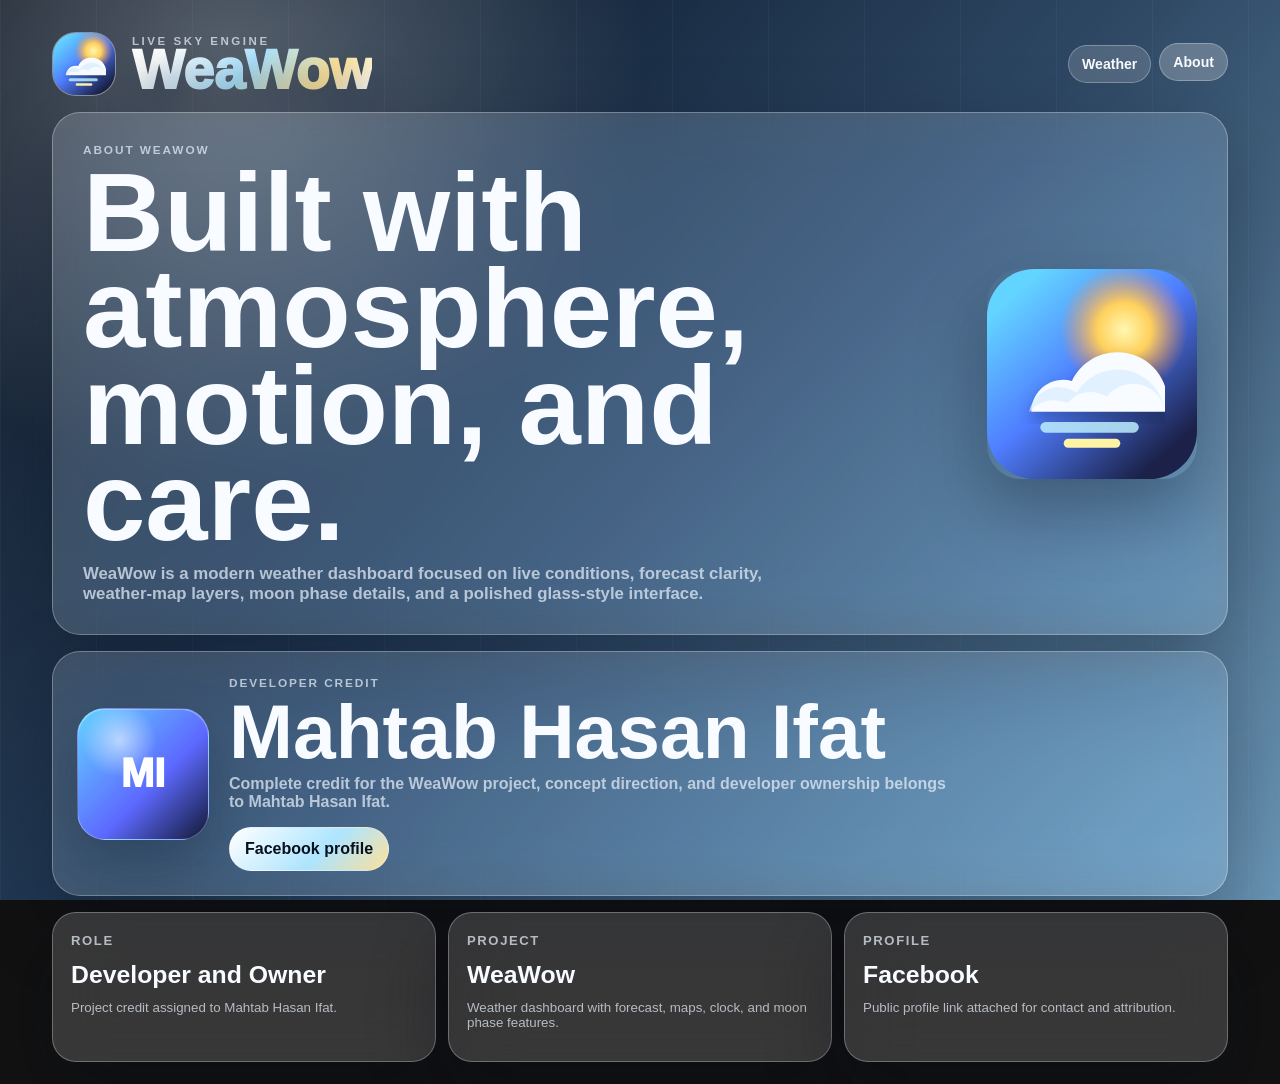
==== about.html @ 2930dc5c "Initial commit" ====
<!DOCTYPE html>
<html lang="en" data-theme="dark">
  <head>
    <meta charset="UTF-8" />
    <meta name="viewport" content="width=device-width, initial-scale=1.0" />
    <meta name="theme-color" content="#111827" />
    <title>About WeaWow | Developer Credit</title>
    <link rel="icon" href="app-icon.svg" type="image/svg+xml" />
    <link rel="manifest" href="manifest.json" />
    <link rel="stylesheet" href="style.css" />
  </head>
  <body>
    <div class="weather-effects" aria-hidden="true"></div>

    <div class="app-shell">
      <header class="topbar">
        <a class="brand" href="index.html" aria-label="WeaWow home">
          <span class="brand-mark" aria-hidden="true">
            <img src="app-icon.svg" alt="" />
          </span>
          <span>
            <span class="brand-kicker">Live Sky Engine</span>
            <strong>WeaWow</strong>
          </span>
        </a>

        <nav class="top-nav" aria-label="Primary navigation">
          <a href="index.html">Weather</a>
          <a href="about.html" aria-current="page">About</a>
        </nav>
      </header>

      <main class="about-page">
        <section class="about-hero glass">
          <div>
            <p class="eyebrow">About WeaWow</p>
            <h1>Built with atmosphere, motion, and care.</h1>
            <p>
              WeaWow is a modern weather dashboard focused on live conditions, forecast clarity,
              weather-map layers, moon phase details, and a polished glass-style interface.
            </p>
          </div>
          <img class="about-app-icon" src="app-icon.svg" alt="WeaWow app icon" />
        </section>

        <section class="developer-card glass">
          <div class="developer-avatar" aria-hidden="true">
            <span>MI</span>
          </div>
          <div class="developer-info">
            <p class="eyebrow">Developer Credit</p>
            <h2>Mahtab Hasan Ifat</h2>
            <p>
              Complete credit for the WeaWow project, concept direction, and developer ownership
              belongs to Mahtab Hasan Ifat.
            </p>
            <a class="profile-link" href="https://www.facebook.com/mahtab.hasan.ifat/" target="_blank" rel="noreferrer">
              Facebook profile
            </a>
          </div>
        </section>

        <section class="credit-grid">
          <article class="credit-card glass">
            <span>Role</span>
            <strong>Developer and Owner</strong>
            <small>Project credit assigned to Mahtab Hasan Ifat.</small>
          </article>
          <article class="credit-card glass">
            <span>Project</span>
            <strong>WeaWow</strong>
            <small>Weather dashboard with forecast, maps, clock, and moon phase features.</small>
          </article>
          <article class="credit-card glass">
            <span>Profile</span>
            <strong>Facebook</strong>
            <small>Public profile link attached for contact and attribution.</small>
          </article>
        </section>
      </main>
    </div>
  </body>
</html>
---- style.css ----
:root {
  color-scheme: dark;
  --bg-a: #07111f;
  --bg-b: #27415e;
  --bg-c: #5f8fb1;
  --text: #f8fbff;
  --muted: rgba(232, 240, 249, 0.72);
  --soft: rgba(255, 255, 255, 0.12);
  --glass: rgba(255, 255, 255, 0.16);
  --glass-strong: rgba(255, 255, 255, 0.24);
  --border: rgba(255, 255, 255, 0.28);
  --shadow: 0 28px 80px rgba(3, 10, 24, 0.32);
  --accent: #8dd7ff;
  --accent-2: #f9d66d;
  --danger: #ff7a9a;
  --success: #74f7c5;
}

:root[data-theme="light"] {
  color-scheme: light;
  --bg-a: #cceeff;
  --bg-b: #6ea8d7;
  --bg-c: #f5c86a;
  --text: #0f172a;
  --muted: rgba(15, 23, 42, 0.66);
  --soft: rgba(255, 255, 255, 0.34);
  --glass: rgba(255, 255, 255, 0.42);
  --glass-strong: rgba(255, 255, 255, 0.72);
  --border: rgba(255, 255, 255, 0.54);
  --shadow: 0 26px 70px rgba(31, 59, 91, 0.18);
  --accent: #1f7acb;
  --accent-2: #f1a917;
}

* {
  box-sizing: border-box;
}

html {
  min-height: 100%;
}

body {
  min-height: 100vh;
  margin: 0;
  color: var(--text);
  font-family: Inter, "SF Pro Display", "Segoe UI", Arial, sans-serif;
  background:
    radial-gradient(circle at 18% 8%, rgba(255, 255, 255, 0.28), transparent 26rem),
    linear-gradient(135deg, var(--bg-a), var(--bg-b) 52%, var(--bg-c));
  background-attachment: fixed;
  overflow-x: hidden;
  transition: color 250ms ease, background 700ms ease;
}

body::before {
  content: "";
  position: fixed;
  inset: 0;
  z-index: 0;
  pointer-events: none;
  background:
    linear-gradient(120deg, rgba(255, 255, 255, 0.06), transparent 34%, rgba(255, 255, 255, 0.08)),
    repeating-linear-gradient(90deg, rgba(255, 255, 255, 0.035) 0 1px, transparent 1px 96px);
  animation: auroraShift 14s ease-in-out infinite alternate;
}

button,
input {
  font: inherit;
}

button {
  color: inherit;
}

.app-shell {
  position: relative;
  z-index: 2;
  width: min(1220px, 100%);
  margin: 0 auto;
  padding: 16px;
}

.topbar {
  display: flex;
  align-items: center;
  justify-content: space-between;
  gap: 12px;
  flex-wrap: wrap;
  padding: 10px 0 16px;
}

.brand {
  display: inline-flex;
  align-items: center;
  gap: 16px;
  color: #fff;
  text-decoration: none;
}

.brand-mark,
.icon-button {
  display: grid;
  place-items: center;
  width: 46px;
  height: 46px;
  border-radius: 18px;
  border: 1px solid var(--border);
  background: var(--glass);
  box-shadow: inset 0 1px 0 rgba(255, 255, 255, 0.26);
  backdrop-filter: blur(22px);
  -webkit-backdrop-filter: blur(22px);
}

.brand-mark {
  width: 64px;
  height: 64px;
  border-radius: 24px;
  font-weight: 900;
  letter-spacing: 0;
  overflow: hidden;
  background: rgba(255, 255, 255, 0.18);
}

.brand-mark img {
  width: 100%;
  height: 100%;
  display: block;
}

.brand-kicker {
  display: block;
  color: var(--muted);
  font-size: 0.72rem;
  font-weight: 900;
  letter-spacing: 0.22em;
  text-transform: uppercase;
}

.brand strong {
  display: block;
  margin-top: 1px;
  font-size: clamp(2rem, 5vw, 3.45rem);
  font-weight: 950;
  line-height: 0.82;
  letter-spacing: 0;
  background: linear-gradient(135deg, #ffffff 12%, #aee5ff 48%, #ffe59c 78%, #ffffff);
  -webkit-background-clip: text;
  background-clip: text;
  color: transparent;
  text-shadow: 0 18px 34px rgba(6, 18, 40, 0.26);
}

.top-nav {
  display: flex;
  align-items: center;
  gap: 8px;
  margin-left: auto;
}

.top-nav a {
  padding: 10px 13px;
  border: 1px solid var(--border);
  border-radius: 999px;
  background: var(--glass);
  color: var(--text);
  font-size: 0.88rem;
  font-weight: 850;
  text-decoration: none;
  backdrop-filter: blur(18px);
  -webkit-backdrop-filter: blur(18px);
  transition: transform 180ms ease, background 180ms ease;
}

.top-nav a:hover,
.top-nav a[aria-current="page"] {
  transform: translateY(-2px);
  background: var(--glass-strong);
}

.icon-button {
  cursor: pointer;
  font-size: 1.1rem;
  transition: transform 180ms ease, background 180ms ease;
}

.icon-button:hover,
.ghost-button:hover,
.mode-btn:hover,
.chip:hover,
#search-button:hover {
  transform: translateY(-2px);
}

.live-clock {
  display: grid;
  gap: 2px;
  min-width: 156px;
  margin-left: 0;
  padding: 8px 12px;
  border-radius: 18px;
  text-align: right;
}

.clock-time {
  font-size: 1.18rem;
  font-weight: 900;
  line-height: 1;
}

.clock-date {
  color: var(--muted);
  font-size: 0.74rem;
  font-weight: 800;
}

.dashboard-shell,
.weather-dashboard {
  display: grid;
  gap: 16px;
}

.glass {
  border: 1px solid var(--border);
  background: var(--glass);
  box-shadow: var(--shadow);
  backdrop-filter: blur(28px) saturate(140%);
  -webkit-backdrop-filter: blur(28px) saturate(140%);
}

.hero-panel,
.status-card,
.current-card,
.section-card,
.map-card {
  border-radius: 28px;
}

.hero-panel {
  display: grid;
  gap: 18px;
  padding: 20px;
  overflow: hidden;
}

.hero-copy h1 {
  max-width: 14ch;
  margin: 5px 0 0;
  color: #fff;
  font-size: clamp(2.3rem, 13vw, 6.4rem);
  line-height: 0.9;
  letter-spacing: 0;
}

.eyebrow {
  margin: 0;
  color: var(--muted);
  font-size: 0.74rem;
  font-weight: 800;
  letter-spacing: 0.16em;
  text-transform: uppercase;
}

.search-form {
  align-self: end;
}

.search-box {
  display: flex;
  gap: 10px;
  width: 100%;
  padding: 6px;
  border: 1px solid var(--border);
  border-radius: 24px;
  background: rgba(255, 255, 255, 0.18);
}

.search-box input {
  min-width: 0;
  flex: 1 1 auto;
  border: 0;
  outline: 0;
  color: var(--text);
  background: transparent;
  padding: 12px 10px 12px 12px;
}

.search-box input::placeholder {
  color: var(--muted);
}

#search-button,
.ghost-button,
.mode-btn,
.chip {
  border: 1px solid var(--border);
  cursor: pointer;
  white-space: nowrap;
  transition: transform 180ms ease, background 180ms ease, border-color 180ms ease;
}

#search-button {
  border-radius: 18px;
  padding: 12px 17px;
  color: #08111f;
  font-weight: 800;
  background: linear-gradient(135deg, #ffffff, #aee5ff 50%, #ffe29a);
}

#search-button:disabled,
.ghost-button:disabled {
  opacity: 0.66;
  cursor: wait;
}

.quick-row {
  display: flex;
  align-items: center;
  justify-content: space-between;
  gap: 12px;
  flex-wrap: wrap;
}

.ghost-button,
.chip,
.mode-btn {
  border-radius: 999px;
  background: var(--glass-strong);
  color: var(--text);
}

.ghost-button {
  padding: 11px 14px;
}

.recent-searches {
  display: flex;
  align-items: center;
  gap: 8px;
  min-width: 0;
}

.recent-searches > span {
  color: var(--muted);
  font-size: 0.86rem;
  font-weight: 700;
}

.chip-list {
  display: flex;
  gap: 8px;
  overflow-x: auto;
  padding: 2px;
}

.chip {
  padding: 8px 11px;
  font-size: 0.86rem;
}

.empty-chip {
  color: var(--muted);
  font-size: 0.9rem;
}

.status-card {
  padding: 14px 16px;
  color: #fff;
  font-weight: 700;
}

.status-card.error {
  border-color: rgba(255, 122, 154, 0.55);
  background: rgba(100, 18, 44, 0.32);
}

.status-card.success {
  border-color: rgba(116, 247, 197, 0.46);
  background: rgba(13, 91, 82, 0.26);
}

.current-card {
  position: relative;
  overflow: hidden;
  min-height: 290px;
  padding: 22px;
  color: #fff;
}

.current-card::after {
  content: "";
  position: absolute;
  right: -70px;
  bottom: -90px;
  width: 260px;
  height: 260px;
  border-radius: 50%;
  background: radial-gradient(circle, rgba(255, 255, 255, 0.33), transparent 64%);
}

.current-content {
  position: relative;
  z-index: 1;
  display: grid;
  gap: 26px;
  height: 100%;
}

.current-top {
  display: flex;
  align-items: flex-start;
  justify-content: space-between;
  gap: 18px;
}

.city-name {
  margin: 6px 0 3px;
  font-size: clamp(2rem, 9vw, 4.6rem);
  line-height: 0.95;
  letter-spacing: 0;
}

.country,
.current-time,
.condition,
.metric-pill {
  color: rgba(255, 255, 255, 0.78);
}

.country,
.current-time,
.condition {
  margin: 0;
}

.weather-icon-large {
  font-size: clamp(3.2rem, 12vw, 6rem);
  filter: drop-shadow(0 18px 26px rgba(0, 0, 0, 0.24));
}

.temperature {
  margin: 0;
  font-size: clamp(3.4rem, 16vw, 8rem);
  font-weight: 850;
  line-height: 0.88;
  letter-spacing: 0;
}

.condition {
  margin-top: 8px;
  font-weight: 700;
}

.current-metrics {
  display: flex;
  flex-wrap: wrap;
  gap: 10px;
  align-self: end;
}

.metric-pill {
  padding: 10px 13px;
  border: 1px solid rgba(255, 255, 255, 0.22);
  border-radius: 999px;
  background: rgba(255, 255, 255, 0.13);
  font-weight: 700;
}

.forecast-grid {
  display: grid;
  gap: 16px;
}

.section-card,
.map-card {
  padding: 18px;
}

.section-heading {
  display: flex;
  align-items: center;
  justify-content: space-between;
  gap: 14px;
  margin-bottom: 14px;
}

.section-heading h2 {
  margin: 4px 0 0;
  font-size: 1.12rem;
  letter-spacing: 0;
}

.hourly-list {
  display: grid;
  grid-auto-flow: column;
  grid-auto-columns: 112px;
  gap: 10px;
  overflow-x: auto;
  padding-bottom: 5px;
  scroll-snap-type: x proximity;
}

.moon-card {
  display: grid;
  grid-template-columns: minmax(0, 1fr) auto;
  gap: 18px;
  align-items: center;
  margin-top: 18px;
  min-height: 230px;
  padding: 20px;
  border: 1px solid var(--border);
  border-radius: 26px;
  background:
    radial-gradient(circle at 80% 22%, rgba(255, 255, 255, 0.16), transparent 16rem),
    linear-gradient(135deg, rgba(12, 18, 42, 0.62), rgba(80, 96, 155, 0.34));
  overflow: hidden;
}

.moon-copy h3 {
  margin: 8px 0 6px;
  font-size: clamp(2rem, 7vw, 4.3rem);
  line-height: 0.95;
}

.moon-copy p:not(.eyebrow) {
  margin: 0;
  color: rgba(255, 255, 255, 0.74);
  font-weight: 800;
}

.moon-stage {
  display: grid;
  gap: 14px;
  justify-items: center;
  min-width: 150px;
}

.moon-orbit {
  position: relative;
  display: grid;
  place-items: center;
  width: 132px;
  height: 132px;
  border: 1px solid rgba(255, 255, 255, 0.24);
  border-radius: 50%;
  background: rgba(255, 255, 255, 0.08);
  box-shadow: inset 0 0 34px rgba(255, 255, 255, 0.08), 0 26px 50px rgba(4, 9, 25, 0.34);
  overflow: hidden;
}

.moon-surface {
  position: absolute;
  inset: 10px;
  border-radius: 50%;
  background:
    radial-gradient(circle at 35% 30%, rgba(255, 255, 255, 0.95) 0 6px, transparent 7px),
    radial-gradient(circle at 62% 38%, rgba(178, 187, 205, 0.8) 0 9px, transparent 10px),
    radial-gradient(circle at 45% 68%, rgba(171, 181, 202, 0.72) 0 7px, transparent 8px),
    radial-gradient(circle at 70% 70%, rgba(237, 242, 250, 0.95) 0 5px, transparent 6px),
    radial-gradient(circle at 28% 56%, rgba(134, 145, 169, 0.58) 0 4px, transparent 5px),
    radial-gradient(circle at 44% 42%, #f7f8fb 0, #d7dbe4 45%, #9aa4b8 76%, #606b82 100%);
  box-shadow:
    inset -18px -20px 26px rgba(25, 31, 48, 0.38),
    inset 12px 10px 20px rgba(255, 255, 255, 0.38),
    0 0 38px rgba(230, 237, 255, 0.28);
}

.moon-surface::after {
  content: "";
  position: absolute;
  inset: -2px;
  border-radius: 50%;
  background: rgba(5, 8, 20, 0.78);
  mix-blend-mode: multiply;
}

.moon-new .moon-surface::after {
  transform: translateX(0);
}

.moon-waxing-crescent .moon-surface::after {
  transform: translateX(-34%);
  border-radius: 50% 0 0 50%;
}

.moon-first-quarter .moon-surface::after {
  transform: translateX(-50%);
  border-radius: 0;
}

.moon-waxing-gibbous .moon-surface::after {
  transform: translateX(-72%) scaleX(0.62);
}

.moon-full .moon-surface::after {
  opacity: 0.04;
}

.moon-waning-gibbous .moon-surface::after {
  transform: translateX(72%) scaleX(0.62);
}

.moon-last-quarter .moon-surface::after {
  transform: translateX(50%);
  border-radius: 0;
}

.moon-waning-crescent .moon-surface::after {
  transform: translateX(34%);
  border-radius: 0 50% 50% 0;
}

.moon-meter {
  width: 144px;
  height: 7px;
  border-radius: 999px;
  background: rgba(255, 255, 255, 0.18);
  overflow: hidden;
}

.moon-meter span {
  display: block;
  height: 100%;
  border-radius: inherit;
  background: linear-gradient(90deg, #8791af, #ffffff);
}

.moon-stats {
  grid-column: 1 / -1;
  display: grid;
  grid-template-columns: repeat(2, minmax(0, 1fr));
  gap: 10px;
}

.moon-stats span {
  display: grid;
  gap: 4px;
  min-height: 70px;
  padding: 12px;
  border: 1px solid rgba(255, 255, 255, 0.16);
  border-radius: 18px;
  background: rgba(255, 255, 255, 0.1);
  color: rgba(255, 255, 255, 0.7);
  font-size: 0.84rem;
  font-weight: 800;
}

.moon-stats strong {
  color: #fff;
  font-size: 1.35rem;
  line-height: 1;
}

.hourly-item,
.daily-item,
.detail-card {
  border: 1px solid var(--border);
  background: var(--soft);
  transition: transform 180ms ease, background 180ms ease;
}

.hourly-item:hover,
.daily-item:hover,
.detail-card:hover {
  transform: translateY(-3px);
  background: var(--glass-strong);
}

.hourly-item {
  display: grid;
  gap: 7px;
  min-height: 154px;
  padding: 12px 10px;
  border-radius: 20px;
  text-align: center;
  scroll-snap-align: start;
}

.hour {
  color: var(--muted);
  font-size: 0.84rem;
  font-weight: 800;
}

.hourly-icon,
.daily-icon {
  font-size: 1.7rem;
}

.hour-temp {
  font-size: 1.4rem;
  font-weight: 850;
}

.mini-stat {
  color: var(--muted);
  font-size: 0.8rem;
  font-weight: 700;
}

.daily-list {
  display: grid;
  gap: 10px;
}

.daily-item {
  display: grid;
  grid-template-columns: minmax(92px, 1fr) auto minmax(90px, 160px);
  align-items: center;
  gap: 12px;
  min-height: 64px;
  padding: 10px 12px;
  border-radius: 20px;
}

.daily-main {
  display: flex;
  align-items: center;
  gap: 10px;
  min-width: 0;
}

.day {
  font-weight: 850;
}

.daily-condition {
  color: var(--muted);
  font-size: 0.82rem;
  overflow: hidden;
  text-overflow: ellipsis;
  white-space: nowrap;
}

.daily-temp {
  font-weight: 850;
  white-space: nowrap;
}

.range-track {
  height: 8px;
  border-radius: 999px;
  background: rgba(255, 255, 255, 0.18);
  overflow: hidden;
}

.range-fill {
  height: 100%;
  border-radius: inherit;
  background: linear-gradient(90deg, #8dd7ff, #f9d66d, #ff8b63);
}

.map-heading {
  align-items: flex-start;
}

.mode-buttons {
  display: flex;
  flex-wrap: wrap;
  justify-content: flex-end;
  gap: 8px;
}

.mode-btn {
  max-width: 100%;
  padding: 9px 12px;
  font-weight: 800;
  line-height: 1.1;
}

.mode-btn.active {
  color: #07111f;
  border-color: rgba(255, 255, 255, 0.72);
  background: linear-gradient(135deg, #ffffff, #95dcff 58%, #ffe19b);
}

.map-wrap {
  position: relative;
  min-height: 340px;
  border: 1px solid var(--border);
  border-radius: 24px;
  overflow: hidden;
  background: rgba(255, 255, 255, 0.2);
}

.map {
  position: absolute;
  inset: 0;
  z-index: 1;
}

.map-canvas {
  position: absolute;
  inset: 0;
  z-index: 410;
  width: 100%;
  height: 100%;
  pointer-events: none;
  mix-blend-mode: screen;
}

.map-overlay {
  position: absolute;
  inset: 0;
  z-index: 420;
  pointer-events: none;
  overflow: hidden;
}

.leaflet-control-container {
  color: #111827;
}

.weather-popup {
  min-width: 180px;
  color: #111827;
}

.weather-popup strong {
  display: block;
  margin-bottom: 6px;
  font-size: 1rem;
}

.weather-popup span {
  display: block;
  margin: 3px 0;
}

.overlay-label,
.wind-compass,
.pressure-card {
  position: absolute;
  z-index: 2;
  border: 1px solid rgba(255, 255, 255, 0.42);
  background: rgba(6, 15, 30, 0.62);
  color: #fff;
  box-shadow: 0 18px 40px rgba(0, 0, 0, 0.2);
  backdrop-filter: blur(16px);
  -webkit-backdrop-filter: blur(16px);
}

.overlay-label {
  left: 14px;
  top: 14px;
  max-width: min(280px, calc(100% - 28px));
  padding: 10px 12px;
  border-radius: 16px;
  font-size: 0.9rem;
  font-weight: 800;
}

.map-legend {
  position: absolute;
  left: 14px;
  bottom: 14px;
  z-index: 2;
  display: flex;
  align-items: center;
  gap: 8px;
  width: min(300px, calc(100% - 28px));
  padding: 9px 10px;
  border: 1px solid rgba(255, 255, 255, 0.42);
  border-radius: 16px;
  background: rgba(6, 15, 30, 0.62);
  color: #fff;
  box-shadow: 0 18px 40px rgba(0, 0, 0, 0.2);
  backdrop-filter: blur(16px);
  -webkit-backdrop-filter: blur(16px);
}

.legend-ramp {
  flex: 1 1 auto;
  height: 9px;
  border-radius: 999px;
  background: linear-gradient(90deg, #4cc9f0, #7ee081, #ffe066, #ff8c42, #e63946);
}

.legend-text {
  flex: 0 0 auto;
  font-size: 0.72rem;
  font-weight: 900;
}

.wind-compass {
  right: 14px;
  top: 14px;
  display: grid;
  place-items: center;
  width: 82px;
  height: 82px;
  border-radius: 50%;
}

.wind-compass::before {
  content: "N";
  position: absolute;
  top: 7px;
  font-size: 0.68rem;
  opacity: 0.78;
}

.compass-arrow {
  width: 5px;
  height: 32px;
  border-radius: 999px;
  background: linear-gradient(#fff, #8dd7ff);
  transform-origin: 50% 78%;
}

.compass-value {
  position: absolute;
  bottom: 10px;
  font-size: 0.72rem;
  font-weight: 900;
}

.wind-particle {
  position: absolute;
  width: 46px;
  height: 3px;
  border-radius: 999px;
  background: linear-gradient(90deg, transparent, rgba(255, 255, 255, 0.95));
  filter: drop-shadow(0 0 8px rgba(141, 215, 255, 0.65));
  animation: windMove 2.2s linear infinite;
}

.thermal-overlay {
  position: absolute;
  border-radius: 50%;
  transform: translate(-50%, -50%);
  filter: blur(2px);
  animation: thermalPulse 3.4s ease-in-out infinite;
}

.rain-wash {
  position: absolute;
  inset: 0;
  background: rgba(46, 134, 255, 0.22);
}

.rain-line {
  position: absolute;
  width: 2px;
  height: 42px;
  border-radius: 999px;
  background: linear-gradient(180deg, transparent, rgba(184, 225, 255, 0.92));
  animation: mapRain 700ms linear infinite;
}

.cloud-puff {
  position: absolute;
  width: 150px;
  height: 58px;
  border-radius: 999px;
  background:
    radial-gradient(circle at 26% 45%, rgba(255, 255, 255, 0.55) 0 28%, transparent 29%),
    radial-gradient(circle at 52% 34%, rgba(255, 255, 255, 0.48) 0 34%, transparent 35%),
    radial-gradient(circle at 74% 50%, rgba(255, 255, 255, 0.42) 0 25%, transparent 26%),
    rgba(210, 220, 232, 0.26);
  filter: blur(1px);
  animation: cloudFloat 12s linear infinite;
}

.pressure-ring {
  position: absolute;
  border: 2px solid rgba(255, 255, 255, 0.68);
  border-radius: 50%;
  transform: translate(-50%, -50%);
  animation: pressurePulse 2.4s ease-out infinite;
}

.pressure-card {
  right: 14px;
  bottom: 14px;
  padding: 12px;
  border-radius: 18px;
  font-weight: 800;
}

.details-grid {
  display: grid;
  grid-template-columns: repeat(2, minmax(0, 1fr));
  gap: 12px;
}

.about-page {
  display: grid;
  gap: 16px;
}

.about-hero,
.developer-card {
  border-radius: 28px;
  overflow: hidden;
}

.about-hero {
  display: grid;
  grid-template-columns: minmax(0, 1fr) auto;
  align-items: center;
  gap: 22px;
  padding: 30px;
}

.about-hero h1 {
  max-width: 12ch;
  margin: 8px 0 14px;
  font-size: clamp(3rem, 10vw, 7rem);
  line-height: 0.86;
}

.about-hero p:not(.eyebrow) {
  max-width: 680px;
  margin: 0;
  color: var(--muted);
  font-size: 1.05rem;
  font-weight: 750;
}

.about-app-icon {
  width: clamp(120px, 18vw, 210px);
  border-radius: 34px;
  box-shadow: 0 30px 70px rgba(4, 10, 25, 0.32);
}

.developer-card {
  display: grid;
  grid-template-columns: auto minmax(0, 1fr);
  align-items: center;
  gap: 20px;
  padding: 24px;
}

.developer-avatar {
  display: grid;
  place-items: center;
  width: 132px;
  height: 132px;
  border: 1px solid rgba(255, 255, 255, 0.28);
  border-radius: 28px;
  background:
    radial-gradient(circle at 32% 24%, rgba(255, 255, 255, 0.56), transparent 28%),
    linear-gradient(135deg, #63d4ff, #5d69ff 58%, #121935);
  box-shadow: inset 0 1px 0 rgba(255, 255, 255, 0.28), 0 24px 54px rgba(3, 10, 24, 0.26);
}

.developer-avatar span {
  color: #fff;
  font-size: 2.5rem;
  font-weight: 950;
}

.developer-info h2 {
  margin: 6px 0 8px;
  font-size: clamp(2rem, 6vw, 4.8rem);
  line-height: 0.92;
}

.developer-info p:not(.eyebrow) {
  max-width: 720px;
  margin: 0 0 16px;
  color: var(--muted);
  font-weight: 760;
}

.profile-link {
  display: inline-flex;
  align-items: center;
  justify-content: center;
  min-height: 44px;
  padding: 11px 15px;
  border: 1px solid var(--border);
  border-radius: 999px;
  background: linear-gradient(135deg, #ffffff, #aee5ff 58%, #ffe19b);
  color: #07111f;
  font-weight: 900;
  text-decoration: none;
}

.credit-grid {
  display: grid;
  grid-template-columns: repeat(3, minmax(0, 1fr));
  gap: 12px;
}

.credit-card {
  min-height: 150px;
  padding: 18px;
  border-radius: 24px;
}

.credit-card span {
  color: var(--muted);
  font-size: 0.82rem;
  font-weight: 900;
  text-transform: uppercase;
  letter-spacing: 0.12em;
}

.credit-card strong {
  display: block;
  margin-top: 14px;
  font-size: 1.55rem;
  line-height: 1;
}

.credit-card small {
  display: block;
  margin-top: 12px;
  color: var(--muted);
}

.detail-card {
  min-height: 116px;
  padding: 15px;
  border-radius: 22px;
}

.detail-card span {
  display: block;
  color: var(--muted);
  font-size: 0.86rem;
  font-weight: 800;
}

.detail-card strong {
  display: block;
  margin-top: 12px;
  font-size: clamp(1.35rem, 6vw, 2rem);
  line-height: 1;
}

.detail-card small {
  display: block;
  margin-top: 8px;
  color: var(--muted);
}

.weather-effects {
  position: fixed;
  inset: 0;
  z-index: 1;
  pointer-events: none;
  overflow: hidden;
}

.sun-glow {
  position: absolute;
  top: 8%;
  right: 8%;
  width: 260px;
  height: 260px;
  border-radius: 50%;
  background: radial-gradient(circle, rgba(255, 223, 106, 0.95), rgba(255, 194, 87, 0.28) 34%, transparent 68%);
  animation: sunPulse 4s ease-in-out infinite;
}

.star {
  position: absolute;
  width: 2px;
  height: 2px;
  border-radius: 50%;
  background: #fff;
  animation: twinkle 2s ease-in-out infinite;
}

.cloud-float,
.fog-layer {
  position: absolute;
  pointer-events: none;
}

.cloud-float {
  width: 210px;
  height: 78px;
  border-radius: 999px;
  background: rgba(255, 255, 255, 0.2);
  filter: blur(2px);
  animation: cloudFloat 18s linear infinite;
}

.rain-drop {
  position: absolute;
  width: 2px;
  height: 28px;
  border-radius: 999px;
  background: linear-gradient(180deg, transparent, rgba(255, 255, 255, 0.86));
  animation: pageRain 850ms linear infinite;
}

.snow-flake {
  position: absolute;
  width: 7px;
  height: 7px;
  border-radius: 50%;
  background: rgba(255, 255, 255, 0.92);
  animation: snowFall 4s linear infinite;
}

.lightning {
  position: absolute;
  inset: 0;
  background: rgba(255, 255, 255, 0.82);
  animation: lightningFlash 3.5s steps(1, end) infinite;
  opacity: 0;
}

.fog-layer {
  inset: 18% -20%;
  background: repeating-linear-gradient(90deg, rgba(255, 255, 255, 0.13) 0 90px, transparent 90px 180px);
  filter: blur(14px);
  animation: fogMove 20s linear infinite;
}

.skeleton-card {
  display: grid;
  gap: 12px;
}

.skeleton-block {
  height: 18px;
  border-radius: 999px;
  background: linear-gradient(90deg, rgba(255, 255, 255, 0.12), rgba(255, 255, 255, 0.36), rgba(255, 255, 255, 0.12));
  background-size: 220% 100%;
  animation: shimmer 1.1s linear infinite;
}

.hidden {
  display: none;
}

.sr-only {
  position: absolute;
  width: 1px;
  height: 1px;
  padding: 0;
  margin: -1px;
  overflow: hidden;
  clip: rect(0, 0, 0, 0);
  white-space: nowrap;
  border: 0;
}

@keyframes auroraShift {
  from { opacity: 0.65; transform: translateX(-2%); }
  to { opacity: 1; transform: translateX(2%); }
}

@keyframes shimmer {
  from { background-position: 220% 0; }
  to { background-position: -220% 0; }
}

@keyframes fadeSlide {
  from { opacity: 0; transform: translateY(14px); }
  to { opacity: 1; transform: translateY(0); }
}

@keyframes windMove {
  from { opacity: 0; transform: translateX(-34px) scaleX(0.45); }
  20% { opacity: 1; }
  to { opacity: 0; transform: translateX(76px) scaleX(1); }
}

@keyframes thermalPulse {
  0%, 100% { opacity: 0.62; transform: translate(-50%, -50%) scale(0.92); }
  50% { opacity: 0.92; transform: translate(-50%, -50%) scale(1.08); }
}

@keyframes mapRain {
  from { opacity: 0; transform: translateY(-60px) rotate(12deg); }
  20% { opacity: 1; }
  to { opacity: 0; transform: translateY(420px) rotate(12deg); }
}

@keyframes pageRain {
  from { opacity: 0; transform: translateY(-10vh); }
  15% { opacity: 1; }
  to { opacity: 0; transform: translateY(110vh); }
}

@keyframes cloudFloat {
  from { transform: translateX(-28vw); }
  to { transform: translateX(128vw); }
}

@keyframes pressurePulse {
  from { opacity: 0.8; transform: translate(-50%, -50%) scale(0.65); }
  to { opacity: 0; transform: translate(-50%, -50%) scale(1.45); }
}

@keyframes sunPulse {
  0%, 100% { opacity: 0.66; transform: scale(0.95); }
  50% { opacity: 1; transform: scale(1.06); }
}

@keyframes twinkle {
  0%, 100% { opacity: 0.35; transform: scale(0.8); }
  50% { opacity: 1; transform: scale(1.25); }
}

@keyframes snowFall {
  from { opacity: 0; transform: translate3d(0, -10vh, 0); }
  20% { opacity: 1; }
  to { opacity: 0.2; transform: translate3d(28px, 110vh, 0); }
}

@keyframes lightningFlash {
  0%, 89%, 100% { opacity: 0; }
  90%, 92% { opacity: 0.72; }
  94% { opacity: 0.22; }
}

@keyframes fogMove {
  from { transform: translateX(-12%); }
  to { transform: translateX(12%); }
}

@media (min-width: 760px) {
  .app-shell {
    padding: 22px;
  }

  .hero-panel {
    grid-template-columns: 1fr minmax(340px, 0.76fr);
    align-items: end;
    padding: 28px;
  }

  .quick-row {
    grid-column: 1 / -1;
  }

  .current-card {
    min-height: 360px;
    padding: 30px;
  }

  .forecast-grid {
    grid-template-columns: minmax(0, 1.12fr) minmax(330px, 0.88fr);
  }

  .map-wrap {
    min-height: 460px;
  }

  .details-grid {
    grid-template-columns: repeat(3, minmax(0, 1fr));
  }
}

@media (min-width: 1080px) {
  .details-grid {
    grid-template-columns: repeat(5, minmax(0, 1fr));
  }
}

@media (max-width: 720px) {
  .topbar {
    align-items: stretch;
  }

  .brand-mark {
    width: 54px;
    height: 54px;
    border-radius: 20px;
  }

  .brand strong {
    font-size: 2rem;
  }

  .brand-kicker {
    font-size: 0.62rem;
  }

  .top-nav {
    order: 2;
    margin-left: 0;
  }

  .live-clock {
    order: 3;
    width: 100%;
    text-align: left;
  }

  .hero-copy h1 {
    font-size: clamp(2.6rem, 17vw, 4.3rem);
  }

  .search-box {
    display: grid;
    border-radius: 22px;
  }

  #search-button,
  .ghost-button {
    width: 100%;
  }

  .recent-searches {
    width: 100%;
    align-items: flex-start;
    flex-direction: column;
  }

  .chip-list {
    width: 100%;
  }

  .current-top {
    display: grid;
  }

  .temperature {
    font-size: clamp(4rem, 24vw, 6.4rem);
  }

  .map-heading {
    display: grid;
  }

  .mode-buttons {
    justify-content: flex-start;
    overflow-x: auto;
    flex-wrap: nowrap;
    padding-bottom: 4px;
  }

  .mode-btn {
    flex: 0 0 auto;
  }

  .moon-card {
    grid-template-columns: 1fr;
    min-height: 0;
  }

  .moon-stage {
    justify-items: start;
    min-width: 0;
  }

  .moon-stats {
    grid-template-columns: 1fr;
  }

  .about-hero,
  .developer-card {
    grid-template-columns: 1fr;
  }

  .developer-avatar {
    width: 110px;
    height: 110px;
  }

  .credit-grid {
    grid-template-columns: 1fr;
  }

  .daily-item {
    grid-template-columns: minmax(0, 1fr) auto;
  }

  .range-track {
    grid-column: 1 / -1;
  }

  .map-wrap {
    min-height: 360px;
  }
}

@media (max-width: 440px) {
  .app-shell {
    padding: 12px;
  }

  .hero-panel,
  .status-card,
  .current-card,
  .section-card,
  .map-card {
    border-radius: 22px;
  }

  .details-grid {
    grid-template-columns: 1fr;
  }

  .about-hero,
  .developer-card {
    border-radius: 22px;
    padding: 20px;
  }

  .map-wrap {
    min-height: 330px;
    border-radius: 20px;
  }
}
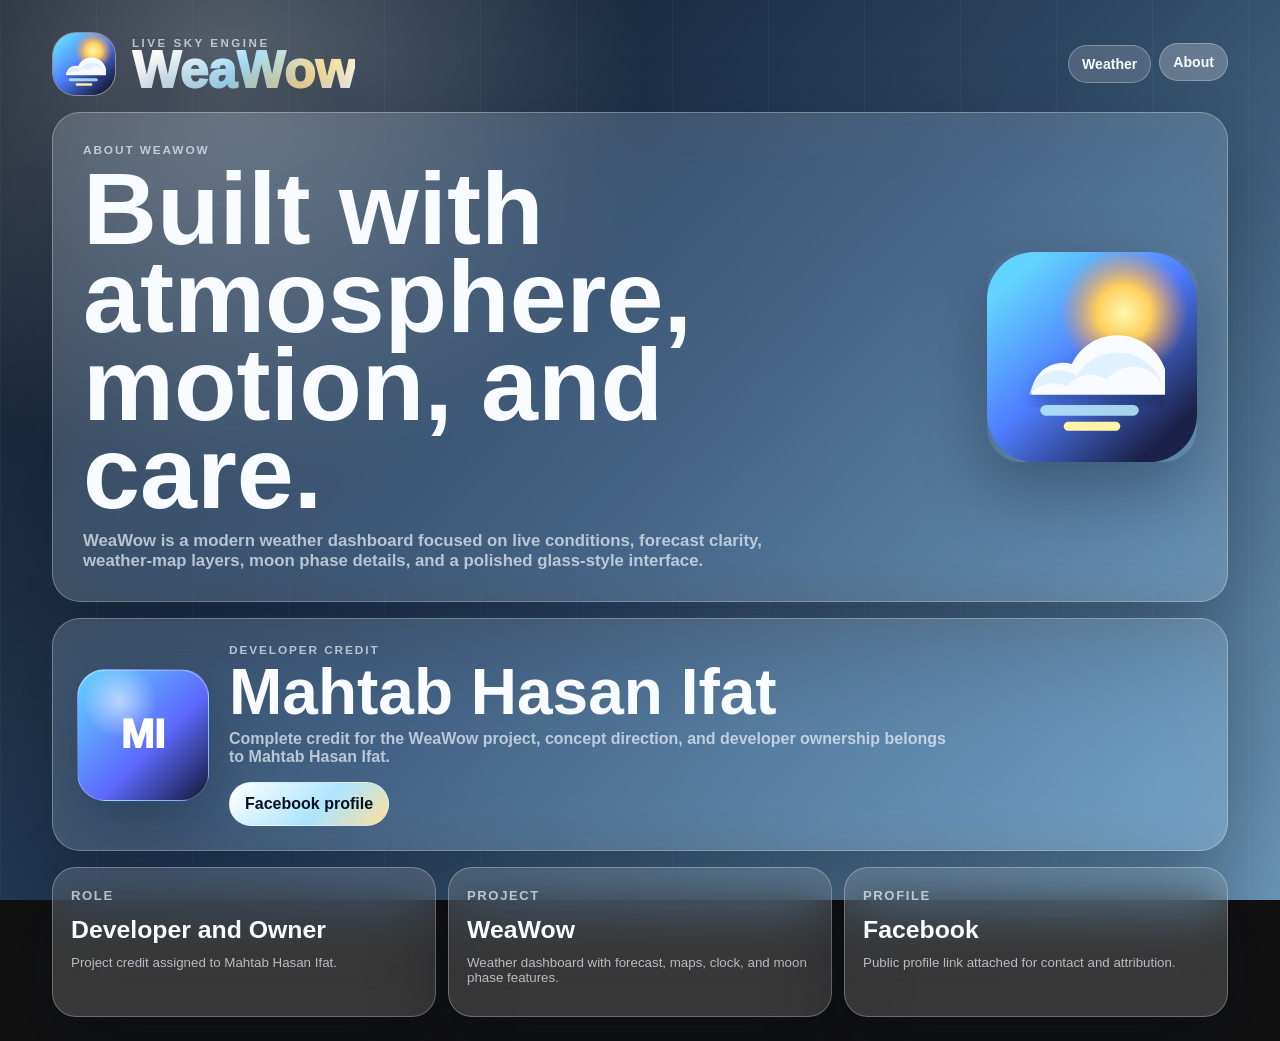
==== commit c7e419bb: "update project" ====
--- a/about.html
+++ b/about.html
@@ -2,7 +2,7 @@
 <html lang="en" data-theme="dark">
   <head>
     <meta charset="UTF-8" />
-    <meta name="viewport" content="width=device-width, initial-scale=1.0" />
+    <meta name="viewport" content="width=device-width, initial-scale=1.0, viewport-fit=cover" />
     <meta name="theme-color" content="#111827" />
     <title>About WeaWow | Developer Credit</title>
     <link rel="icon" href="app-icon.svg" type="image/svg+xml" />
--- a/style.css
+++ b/style.css
@@ -37,11 +37,14 @@
 }
 
 html {
+  width: 100%;
   min-height: 100%;
+  -webkit-text-size-adjust: 100%;
 }
 
 body {
   min-height: 100vh;
+  min-height: 100dvh;
   margin: 0;
   color: var(--text);
   font-family: Inter, "SF Pro Display", "Segoe UI", Arial, sans-serif;
@@ -51,6 +54,12 @@
   background-attachment: fixed;
   overflow-x: hidden;
   transition: color 250ms ease, background 700ms ease;
+}
+
+img,
+svg,
+canvas {
+  max-width: 100%;
 }
 
 body::before {
@@ -79,7 +88,7 @@
   z-index: 2;
   width: min(1220px, 100%);
   margin: 0 auto;
-  padding: 16px;
+  padding: max(16px, env(safe-area-inset-top)) max(16px, env(safe-area-inset-right)) max(18px, env(safe-area-inset-bottom)) max(16px, env(safe-area-inset-left));
 }
 
 .topbar {
@@ -95,8 +104,13 @@
   display: inline-flex;
   align-items: center;
   gap: 16px;
+  min-width: 0;
   color: #fff;
   text-decoration: none;
+}
+
+.brand > span:last-child {
+  min-width: 0;
 }
 
 .brand-mark,
@@ -141,7 +155,7 @@
 .brand strong {
   display: block;
   margin-top: 1px;
-  font-size: clamp(2rem, 5vw, 3.45rem);
+  font-size: clamp(1.9rem, 4vw, 3.45rem);
   font-weight: 950;
   line-height: 0.82;
   letter-spacing: 0;
@@ -219,6 +233,7 @@
 .weather-dashboard {
   display: grid;
   gap: 16px;
+  min-width: 0;
 }
 
 .glass {
@@ -248,7 +263,7 @@
   max-width: 14ch;
   margin: 5px 0 0;
   color: #fff;
-  font-size: clamp(2.3rem, 13vw, 6.4rem);
+  font-size: clamp(2.4rem, 8vw, 6.4rem);
   line-height: 0.9;
   letter-spacing: 0;
 }
@@ -281,6 +296,7 @@
   flex: 1 1 auto;
   border: 0;
   outline: 0;
+  width: 100%;
   color: var(--text);
   background: transparent;
   padding: 12px 10px 12px 12px;
@@ -405,6 +421,7 @@
   display: grid;
   gap: 26px;
   height: 100%;
+  min-width: 0;
 }
 
 .current-top {
@@ -412,13 +429,15 @@
   align-items: flex-start;
   justify-content: space-between;
   gap: 18px;
+  min-width: 0;
 }
 
 .city-name {
   margin: 6px 0 3px;
-  font-size: clamp(2rem, 9vw, 4.6rem);
+  font-size: clamp(2rem, 6vw, 4.6rem);
   line-height: 0.95;
   letter-spacing: 0;
+  overflow-wrap: anywhere;
 }
 
 .country,
@@ -441,7 +460,7 @@
 
 .temperature {
   margin: 0;
-  font-size: clamp(3.4rem, 16vw, 8rem);
+  font-size: clamp(3.4rem, 10vw, 8rem);
   font-weight: 850;
   line-height: 0.88;
   letter-spacing: 0;
@@ -470,6 +489,7 @@
 .forecast-grid {
   display: grid;
   gap: 16px;
+  min-width: 0;
 }
 
 .section-card,
@@ -483,6 +503,7 @@
   justify-content: space-between;
   gap: 14px;
   margin-bottom: 14px;
+  min-width: 0;
 }
 
 .section-heading h2 {
@@ -494,7 +515,7 @@
 .hourly-list {
   display: grid;
   grid-auto-flow: column;
-  grid-auto-columns: 112px;
+  grid-auto-columns: minmax(96px, 112px);
   gap: 10px;
   overflow-x: auto;
   padding-bottom: 5px;
@@ -706,7 +727,7 @@
 
 .daily-item {
   display: grid;
-  grid-template-columns: minmax(92px, 1fr) auto minmax(90px, 160px);
+  grid-template-columns: minmax(0, 1fr) auto minmax(86px, 160px);
   align-items: center;
   gap: 12px;
   min-height: 64px;
@@ -760,6 +781,7 @@
   flex-wrap: wrap;
   justify-content: flex-end;
   gap: 8px;
+  min-width: 0;
 }
 
 .mode-btn {
@@ -988,6 +1010,7 @@
 .about-page {
   display: grid;
   gap: 16px;
+  min-width: 0;
 }
 
 .about-hero,
@@ -1007,7 +1030,7 @@
 .about-hero h1 {
   max-width: 12ch;
   margin: 8px 0 14px;
-  font-size: clamp(3rem, 10vw, 7rem);
+  font-size: clamp(2.6rem, 8vw, 7rem);
   line-height: 0.86;
 }
 
@@ -1054,8 +1077,9 @@
 
 .developer-info h2 {
   margin: 6px 0 8px;
-  font-size: clamp(2rem, 6vw, 4.8rem);
+  font-size: clamp(2rem, 5vw, 4.8rem);
   line-height: 0.92;
+  overflow-wrap: anywhere;
 }
 
 .developer-info p:not(.eyebrow) {
@@ -1320,11 +1344,11 @@
 
 @media (min-width: 760px) {
   .app-shell {
-    padding: 22px;
+    padding: max(22px, env(safe-area-inset-top)) max(22px, env(safe-area-inset-right)) max(24px, env(safe-area-inset-bottom)) max(22px, env(safe-area-inset-left));
   }
 
   .hero-panel {
-    grid-template-columns: 1fr minmax(340px, 0.76fr);
+    grid-template-columns: minmax(0, 1fr) minmax(300px, 0.76fr);
     align-items: end;
     padding: 28px;
   }
@@ -1338,16 +1362,18 @@
     padding: 30px;
   }
 
+  .details-grid {
+    grid-template-columns: repeat(3, minmax(0, 1fr));
+  }
+}
+
+@media (min-width: 960px) {
   .forecast-grid {
-    grid-template-columns: minmax(0, 1.12fr) minmax(330px, 0.88fr);
+    grid-template-columns: minmax(0, 1.12fr) minmax(300px, 0.88fr);
   }
 
   .map-wrap {
     min-height: 460px;
-  }
-
-  .details-grid {
-    grid-template-columns: repeat(3, minmax(0, 1fr));
   }
 }
 
@@ -1358,8 +1384,17 @@
 }
 
 @media (max-width: 720px) {
+  body {
+    background-attachment: scroll;
+  }
+
   .topbar {
     align-items: stretch;
+  }
+
+  .brand {
+    flex: 1 1 calc(100% - 66px);
+    gap: 12px;
   }
 
   .brand-mark {
@@ -1379,6 +1414,12 @@
   .top-nav {
     order: 2;
     margin-left: 0;
+    width: 100%;
+  }
+
+  .top-nav a {
+    flex: 1 1 auto;
+    text-align: center;
   }
 
   .live-clock {
@@ -1388,7 +1429,7 @@
   }
 
   .hero-copy h1 {
-    font-size: clamp(2.6rem, 17vw, 4.3rem);
+    font-size: clamp(2.6rem, 13vw, 4.3rem);
   }
 
   .search-box {
@@ -1416,7 +1457,7 @@
   }
 
   .temperature {
-    font-size: clamp(4rem, 24vw, 6.4rem);
+    font-size: clamp(3.7rem, 18vw, 6.4rem);
   }
 
   .map-heading {
@@ -1471,13 +1512,63 @@
   }
 
   .map-wrap {
-    min-height: 360px;
+    min-height: min(360px, 72dvh);
+  }
+}
+
+@media (max-width: 540px) {
+  .section-card,
+  .map-card {
+    padding: 14px;
+  }
+
+  .details-grid {
+    grid-template-columns: 1fr;
+  }
+
+  .daily-item {
+    grid-template-columns: minmax(0, 1fr) auto;
+  }
+
+  .range-track {
+    grid-column: 1 / -1;
+  }
+
+  .about-hero h1 {
+    font-size: clamp(2.5rem, 12vw, 4.2rem);
   }
 }
 
 @media (max-width: 440px) {
   .app-shell {
-    padding: 12px;
+    padding: max(12px, env(safe-area-inset-top)) max(12px, env(safe-area-inset-right)) max(14px, env(safe-area-inset-bottom)) max(12px, env(safe-area-inset-left));
+  }
+
+  .topbar {
+    gap: 10px;
+  }
+
+  .brand {
+    flex-basis: 100%;
+  }
+
+  .icon-button {
+    order: 2;
+    width: 44px;
+    height: 44px;
+    border-radius: 16px;
+  }
+
+  .top-nav {
+    width: auto;
+  }
+
+  .brand strong {
+    font-size: clamp(1.75rem, 9vw, 2rem);
+  }
+
+  .brand-kicker {
+    letter-spacing: 0.14em;
   }
 
   .hero-panel,
@@ -1488,10 +1579,6 @@
     border-radius: 22px;
   }
 
-  .details-grid {
-    grid-template-columns: 1fr;
-  }
-
   .about-hero,
   .developer-card {
     border-radius: 22px;
@@ -1499,7 +1586,43 @@
   }
 
   .map-wrap {
-    min-height: 330px;
+    min-height: min(330px, 68dvh);
     border-radius: 20px;
   }
 }
+
+@media (max-width: 360px) {
+  .app-shell {
+    padding-left: max(10px, env(safe-area-inset-left));
+    padding-right: max(10px, env(safe-area-inset-right));
+  }
+
+  .hero-panel,
+  .current-card,
+  .section-card,
+  .map-card {
+    padding: 12px;
+  }
+
+  .brand-mark {
+    width: 48px;
+    height: 48px;
+  }
+
+  .hero-copy h1 {
+    font-size: clamp(2.25rem, 12vw, 3.25rem);
+  }
+
+  .city-name {
+    font-size: clamp(1.85rem, 12vw, 2.8rem);
+  }
+
+  .temperature {
+    font-size: clamp(3.2rem, 18vw, 4.8rem);
+  }
+
+  .mode-btn,
+  .chip {
+    font-size: 0.8rem;
+  }
+}
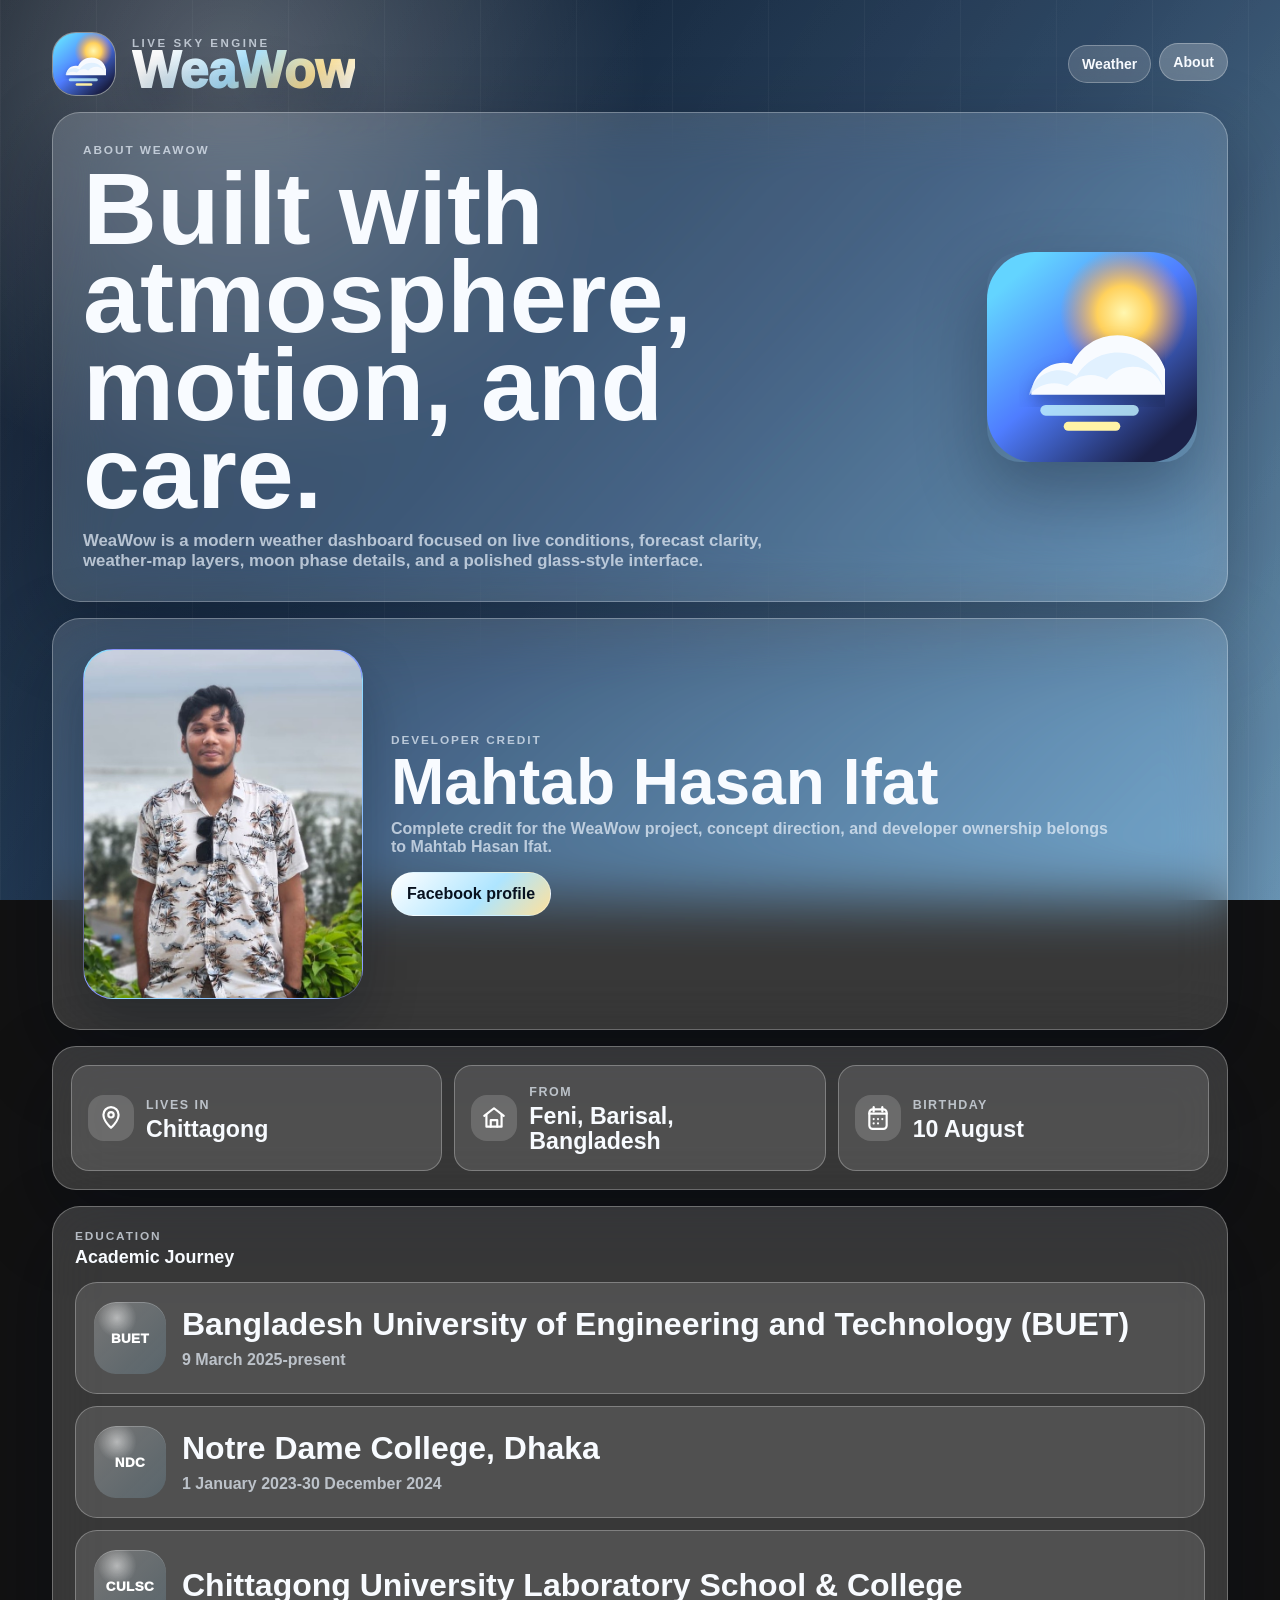
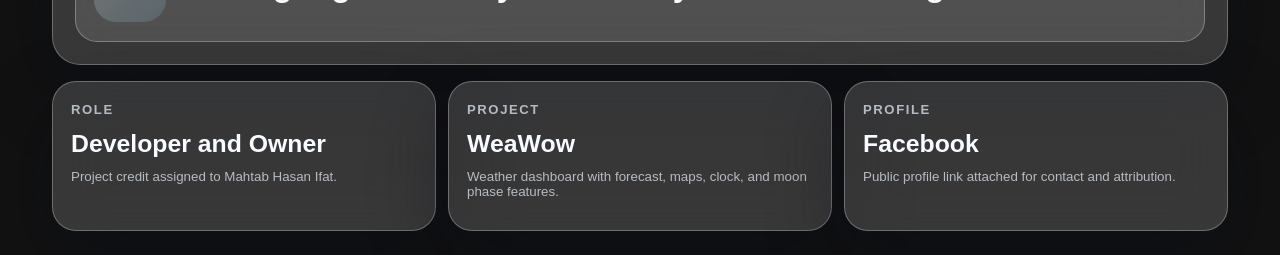
==== commit 5c97ee47: "about page updated" ====
--- a/about.html
+++ b/about.html
@@ -43,10 +43,15 @@
           <img class="about-app-icon" src="app-icon.svg" alt="WeaWow app icon" />
         </section>
 
-        <section class="developer-card glass">
-          <div class="developer-avatar" aria-hidden="true">
-            <span>MI</span>
-          </div>
+        <section id="developer-photo" class="developer-card glass">
+          <a class="developer-avatar" href="#profile-photo-viewer" aria-label="Open Mahtab Hasan Ifat profile photo">
+            <img
+              src="profile-photo.jpeg"
+              alt="Portrait of Mahtab Hasan Ifat"
+              onerror="this.hidden=true; this.nextElementSibling.hidden=false"
+            />
+            <span hidden>MI</span>
+          </a>
           <div class="developer-info">
             <p class="eyebrow">Developer Credit</p>
             <h2>Mahtab Hasan Ifat</h2>
@@ -57,6 +62,85 @@
             <a class="profile-link" href="https://www.facebook.com/mahtab.hasan.ifat/" target="_blank" rel="noreferrer">
               Facebook profile
             </a>
+          </div>
+        </section>
+
+        <section class="profile-details glass" aria-label="Developer personal details">
+          <article>
+            <span class="detail-icon" aria-hidden="true">
+              <svg viewBox="0 0 24 24" role="img">
+                <path d="M12 21s7-6.3 7-12a7 7 0 1 0-14 0c0 5.7 7 12 7 12Z" />
+                <circle cx="12" cy="9" r="2.5" />
+              </svg>
+            </span>
+            <div>
+              <span>Lives in</span>
+              <strong>Chittagong</strong>
+            </div>
+          </article>
+          <article>
+            <span class="detail-icon" aria-hidden="true">
+              <svg viewBox="0 0 24 24" role="img">
+                <path d="m3 10 9-7 9 7" />
+                <path d="M5 9v11h14V9" />
+                <path d="M9 20v-6h6v6" />
+              </svg>
+            </span>
+            <div>
+              <span>From</span>
+              <strong>Feni, Barisal, Bangladesh</strong>
+            </div>
+          </article>
+          <article>
+            <span class="detail-icon" aria-hidden="true">
+              <svg viewBox="0 0 24 24" role="img">
+                <path d="M8 2v4" />
+                <path d="M16 2v4" />
+                <path d="M4 8h16" />
+                <rect x="4" y="4" width="16" height="18" rx="3" />
+                <path d="M8 13h.01" />
+                <path d="M12 13h.01" />
+                <path d="M16 13h.01" />
+                <path d="M8 17h.01" />
+                <path d="M12 17h.01" />
+              </svg>
+            </span>
+            <div>
+              <span>Birthday</span>
+              <strong>10 August</strong>
+            </div>
+          </article>
+        </section>
+
+        <section class="education-card glass" aria-label="Education">
+          <div class="section-heading">
+            <div>
+              <p class="eyebrow">Education</p>
+              <h2>Academic Journey</h2>
+            </div>
+          </div>
+
+          <div class="education-list">
+            <article class="education-item">
+              <span class="education-badge">BUET</span>
+              <div>
+                <h3>Bangladesh University of Engineering and Technology (BUET)</h3>
+                <p>9 March 2025-present</p>
+              </div>
+            </article>
+            <article class="education-item">
+              <span class="education-badge">NDC</span>
+              <div>
+                <h3>Notre Dame College, Dhaka</h3>
+                <p>1 January 2023-30 December 2024</p>
+              </div>
+            </article>
+            <article class="education-item">
+              <span class="education-badge">CULSC</span>
+              <div>
+                <h3>Chittagong University Laboratory School &amp; College</h3>
+              </div>
+            </article>
           </div>
         </section>
 
@@ -79,5 +163,14 @@
         </section>
       </main>
     </div>
+
+    <div id="profile-photo-viewer" class="photo-viewer" aria-label="Profile photo preview">
+      <a class="photo-viewer-backdrop" href="#developer-photo" aria-label="Close profile photo preview"></a>
+      <figure class="photo-viewer-frame">
+        <img src="profile-photo.jpeg" alt="Portrait of Mahtab Hasan Ifat" />
+        <figcaption>Mahtab Hasan Ifat</figcaption>
+        <a class="photo-viewer-close" href="#developer-photo" aria-label="Close profile photo preview">Close</a>
+      </figure>
+    </div>
   </body>
 </html>
--- a/style.css
+++ b/style.css
@@ -39,6 +39,7 @@
 html {
   width: 100%;
   min-height: 100%;
+  overflow-x: hidden;
   -webkit-text-size-adjust: 100%;
 }
 
@@ -87,6 +88,7 @@
   position: relative;
   z-index: 2;
   width: min(1220px, 100%);
+  max-width: 100%;
   margin: 0 auto;
   padding: max(16px, env(safe-area-inset-top)) max(16px, env(safe-area-inset-right)) max(18px, env(safe-area-inset-bottom)) max(16px, env(safe-area-inset-left));
 }
@@ -494,6 +496,7 @@
 
 .section-card,
 .map-card {
+  min-width: 0;
   padding: 18px;
 }
 
@@ -517,9 +520,15 @@
   grid-auto-flow: column;
   grid-auto-columns: minmax(96px, 112px);
   gap: 10px;
+  width: 100%;
+  max-width: 100%;
   overflow-x: auto;
+  overflow-y: hidden;
   padding-bottom: 5px;
+  overscroll-behavior-x: contain;
   scroll-snap-type: x proximity;
+  touch-action: pan-x;
+  -webkit-overflow-scrolling: touch;
 }
 
 .moon-card {
@@ -992,7 +1001,7 @@
   transform: translate(-50%, -50%);
   animation: pressurePulse 2.4s ease-out infinite;
 }
-
+/* ifat */
 .pressure-card {
   right: 14px;
   bottom: 14px;
@@ -1052,21 +1061,44 @@
   display: grid;
   grid-template-columns: auto minmax(0, 1fr);
   align-items: center;
-  gap: 20px;
-  padding: 24px;
+  gap: 28px;
+  padding: 30px;
 }
 
 .developer-avatar {
   display: grid;
   place-items: center;
-  width: 132px;
-  height: 132px;
+  width: clamp(190px, 22vw, 280px);
+  aspect-ratio: 4 / 5;
   border: 1px solid rgba(255, 255, 255, 0.28);
-  border-radius: 28px;
+  border-radius: 30px;
   background:
     radial-gradient(circle at 32% 24%, rgba(255, 255, 255, 0.56), transparent 28%),
     linear-gradient(135deg, #63d4ff, #5d69ff 58%, #121935);
   box-shadow: inset 0 1px 0 rgba(255, 255, 255, 0.28), 0 24px 54px rgba(3, 10, 24, 0.26);
+  overflow: hidden;
+  text-decoration: none;
+  cursor: zoom-in;
+  transition: transform 180ms ease, box-shadow 180ms ease, border-color 180ms ease;
+}
+
+.developer-avatar:hover,
+.developer-avatar:focus-visible {
+  border-color: rgba(255, 255, 255, 0.48);
+  box-shadow: inset 0 1px 0 rgba(255, 255, 255, 0.32), 0 34px 80px rgba(3, 10, 24, 0.36);
+  transform: translateY(-3px);
+}
+
+.developer-avatar:focus-visible {
+  outline: 3px solid rgba(141, 215, 255, 0.72);
+  outline-offset: 4px;
+}
+
+.developer-avatar img {
+  width: 100%;
+  height: 100%;
+  border-radius: inherit;
+  object-fit: cover;
 }
 
 .developer-avatar span {
@@ -1087,6 +1119,75 @@
   margin: 0 0 16px;
   color: var(--muted);
   font-weight: 760;
+}
+
+.photo-viewer {
+  position: fixed;
+  inset: 0;
+  z-index: 20;
+  display: grid;
+  place-items: center;
+  padding: max(18px, env(safe-area-inset-top)) max(18px, env(safe-area-inset-right)) max(18px, env(safe-area-inset-bottom)) max(18px, env(safe-area-inset-left));
+  opacity: 0;
+  pointer-events: none;
+  transition: opacity 180ms ease;
+}
+
+.photo-viewer:target {
+  opacity: 1;
+  pointer-events: auto;
+}
+
+.photo-viewer-backdrop {
+  position: absolute;
+  inset: 0;
+  background: rgba(3, 8, 18, 0.78);
+  backdrop-filter: blur(18px);
+}
+
+.photo-viewer-frame {
+  position: relative;
+  z-index: 1;
+  display: grid;
+  gap: 12px;
+  width: min(680px, 94vw);
+  max-height: 92dvh;
+  margin: 0;
+  padding: 14px;
+  border: 1px solid var(--border);
+  border-radius: 28px;
+  background: rgba(255, 255, 255, 0.14);
+  box-shadow: 0 36px 100px rgba(0, 0, 0, 0.44);
+}
+
+.photo-viewer-frame img {
+  width: 100%;
+  max-height: calc(92dvh - 92px);
+  border-radius: 20px;
+  object-fit: contain;
+}
+
+.photo-viewer-frame figcaption {
+  color: #fff;
+  font-weight: 900;
+}
+
+.photo-viewer-close {
+  position: absolute;
+  top: 18px;
+  right: 18px;
+  display: inline-flex;
+  align-items: center;
+  justify-content: center;
+  min-height: 40px;
+  padding: 9px 13px;
+  border: 1px solid rgba(255, 255, 255, 0.34);
+  border-radius: 999px;
+  background: rgba(4, 9, 22, 0.62);
+  color: #fff;
+  font-size: 0.86rem;
+  font-weight: 900;
+  text-decoration: none;
 }
 
 .profile-link {
@@ -1103,6 +1204,115 @@
   text-decoration: none;
 }
 
+.profile-details {
+  display: grid;
+  grid-template-columns: repeat(3, minmax(0, 1fr));
+  gap: 12px;
+  padding: 18px;
+  border-radius: 24px;
+}
+
+.profile-details article {
+  display: grid;
+  grid-template-columns: auto minmax(0, 1fr);
+  align-items: center;
+  gap: 12px;
+  min-height: 96px;
+  padding: 16px;
+  border: 1px solid var(--border);
+  border-radius: 18px;
+  background: var(--soft);
+}
+
+.detail-icon {
+  display: grid;
+  place-items: center;
+  width: 46px;
+  height: 46px;
+  border-radius: 16px;
+  background: rgba(255, 255, 255, 0.16);
+  color: #fff;
+  font-size: 1.65rem;
+  font-weight: 900;
+}
+
+.detail-icon svg {
+  width: 26px;
+  height: 26px;
+  fill: none;
+  stroke: currentColor;
+  stroke-linecap: round;
+  stroke-linejoin: round;
+  stroke-width: 2;
+}
+
+.profile-details span:not(.detail-icon) {
+  color: var(--muted);
+  font-size: 0.78rem;
+  font-weight: 900;
+  letter-spacing: 0.12em;
+  text-transform: uppercase;
+}
+
+.profile-details strong {
+  display: block;
+  margin-top: 4px;
+  font-size: clamp(1.05rem, 3vw, 1.45rem);
+  line-height: 1.08;
+}
+
+.education-card {
+  padding: 22px;
+  border-radius: 28px;
+}
+
+.education-list {
+  display: grid;
+  gap: 12px;
+}
+
+.education-item {
+  display: grid;
+  grid-template-columns: auto minmax(0, 1fr);
+  align-items: center;
+  gap: 16px;
+  min-height: 112px;
+  padding: 18px;
+  border: 1px solid var(--border);
+  border-radius: 22px;
+  background: var(--soft);
+}
+
+.education-badge {
+  display: grid;
+  place-items: center;
+  width: 72px;
+  height: 72px;
+  border-radius: 22px;
+  background:
+    radial-gradient(circle at 32% 22%, rgba(255, 255, 255, 0.5), transparent 26%),
+    linear-gradient(135deg, rgba(255, 255, 255, 0.22), rgba(141, 215, 255, 0.16));
+  color: #fff;
+  font-size: 0.84rem;
+  font-weight: 950;
+  letter-spacing: 0.03em;
+  text-align: center;
+  box-shadow: inset 0 1px 0 rgba(255, 255, 255, 0.22);
+}
+
+.education-item h3 {
+  margin: 0;
+  font-size: clamp(1.18rem, 3.5vw, 2rem);
+  line-height: 1.12;
+}
+
+.education-item p {
+  margin: 8px 0 0;
+  color: var(--muted);
+  font-size: 1rem;
+  font-weight: 760;
+}
+
 .credit-grid {
   display: grid;
   grid-template-columns: repeat(3, minmax(0, 1fr));
@@ -1181,6 +1391,16 @@
   animation: sunPulse 4s ease-in-out infinite;
 }
 
+.sun-glow-soft {
+  opacity: 0.72;
+  filter: blur(1px);
+}
+
+.sun-glow-muted {
+  opacity: 0.34;
+  filter: blur(8px) saturate(0.8);
+}
+
 .star {
   position: absolute;
   width: 2px;
@@ -1200,9 +1420,75 @@
   width: 210px;
   height: 78px;
   border-radius: 999px;
-  background: rgba(255, 255, 255, 0.2);
+  background:
+    radial-gradient(circle at 24% 52%, rgba(255, 255, 255, 0.32) 0 28%, transparent 29%),
+    radial-gradient(circle at 50% 34%, rgba(255, 255, 255, 0.26) 0 34%, transparent 35%),
+    radial-gradient(circle at 76% 52%, rgba(255, 255, 255, 0.24) 0 26%, transparent 27%),
+    rgba(255, 255, 255, 0.16);
   filter: blur(2px);
   animation: cloudFloat 18s linear infinite;
+}
+
+.cloud-float-light {
+  width: 180px;
+  height: 64px;
+  opacity: 0.58;
+}
+
+.cloud-float-heavy {
+  width: 300px;
+  height: 104px;
+  opacity: 0.78;
+  filter: blur(4px);
+  background:
+    radial-gradient(circle at 22% 54%, rgba(238, 244, 250, 0.42) 0 28%, transparent 29%),
+    radial-gradient(circle at 50% 36%, rgba(226, 234, 242, 0.38) 0 36%, transparent 37%),
+    radial-gradient(circle at 78% 54%, rgba(215, 225, 236, 0.36) 0 28%, transparent 29%),
+    rgba(165, 178, 194, 0.24);
+}
+
+.cloud-float-wet {
+  opacity: 0.72;
+  filter: blur(3px) saturate(0.84);
+  background:
+    radial-gradient(circle at 24% 52%, rgba(210, 224, 238, 0.42) 0 28%, transparent 29%),
+    radial-gradient(circle at 52% 34%, rgba(196, 213, 230, 0.4) 0 34%, transparent 35%),
+    radial-gradient(circle at 76% 52%, rgba(177, 198, 219, 0.34) 0 26%, transparent 27%),
+    rgba(77, 102, 129, 0.24);
+}
+
+.cloud-haze,
+.drizzle-mist,
+.storm-shelf {
+  position: absolute;
+  inset: 0;
+  pointer-events: none;
+}
+
+.cloud-haze {
+  background:
+    linear-gradient(180deg, rgba(225, 234, 242, 0.2), transparent 56%),
+    repeating-linear-gradient(100deg, rgba(255, 255, 255, 0.05) 0 120px, transparent 120px 240px);
+}
+
+.drizzle-mist {
+  background: radial-gradient(circle at 50% 18%, rgba(205, 225, 240, 0.28), transparent 56%);
+  filter: blur(10px);
+}
+
+.storm-shelf {
+  background:
+    linear-gradient(180deg, rgba(4, 9, 22, 0.42), transparent 48%),
+    radial-gradient(circle at 70% 12%, rgba(142, 159, 183, 0.22), transparent 34%);
+}
+
+.drizzle-drop {
+  position: absolute;
+  width: 1px;
+  height: 13px;
+  border-radius: 999px;
+  background: rgba(226, 241, 255, 0.58);
+  animation: drizzleFall 2.6s linear infinite;
 }
 
 .rain-drop {
@@ -1212,6 +1498,19 @@
   border-radius: 999px;
   background: linear-gradient(180deg, transparent, rgba(255, 255, 255, 0.86));
   animation: pageRain 850ms linear infinite;
+}
+
+.rain-drop-light {
+  width: 1px;
+  height: 20px;
+  opacity: 0.64;
+}
+
+.rain-drop-heavy {
+  width: 2px;
+  height: 36px;
+  opacity: 0.96;
+  animation-duration: 560ms;
 }
 
 .snow-flake {
@@ -1305,6 +1604,12 @@
   to { opacity: 0; transform: translateY(110vh); }
 }
 
+@keyframes drizzleFall {
+  from { opacity: 0; transform: translate3d(-8px, -4vh, 0); }
+  24% { opacity: 0.72; }
+  to { opacity: 0; transform: translate3d(8px, 104vh, 0); }
+}
+
 @keyframes cloudFloat {
   from { transform: translateX(-28vw); }
   to { transform: translateX(128vw); }
@@ -1495,11 +1800,15 @@
   }
 
   .developer-avatar {
-    width: 110px;
-    height: 110px;
+    width: min(260px, 100%);
+    aspect-ratio: 4 / 5;
   }
 
   .credit-grid {
+    grid-template-columns: 1fr;
+  }
+
+  .profile-details {
     grid-template-columns: 1fr;
   }
 
@@ -1580,9 +1889,26 @@
   }
 
   .about-hero,
-  .developer-card {
+  .developer-card,
+  .education-card {
     border-radius: 22px;
     padding: 20px;
+  }
+
+  .profile-details {
+    padding: 14px;
+    border-radius: 22px;
+  }
+
+  .education-item {
+    grid-template-columns: 1fr;
+    justify-items: start;
+  }
+
+  .education-badge {
+    width: 64px;
+    height: 64px;
+    border-radius: 18px;
   }
 
   .map-wrap {
